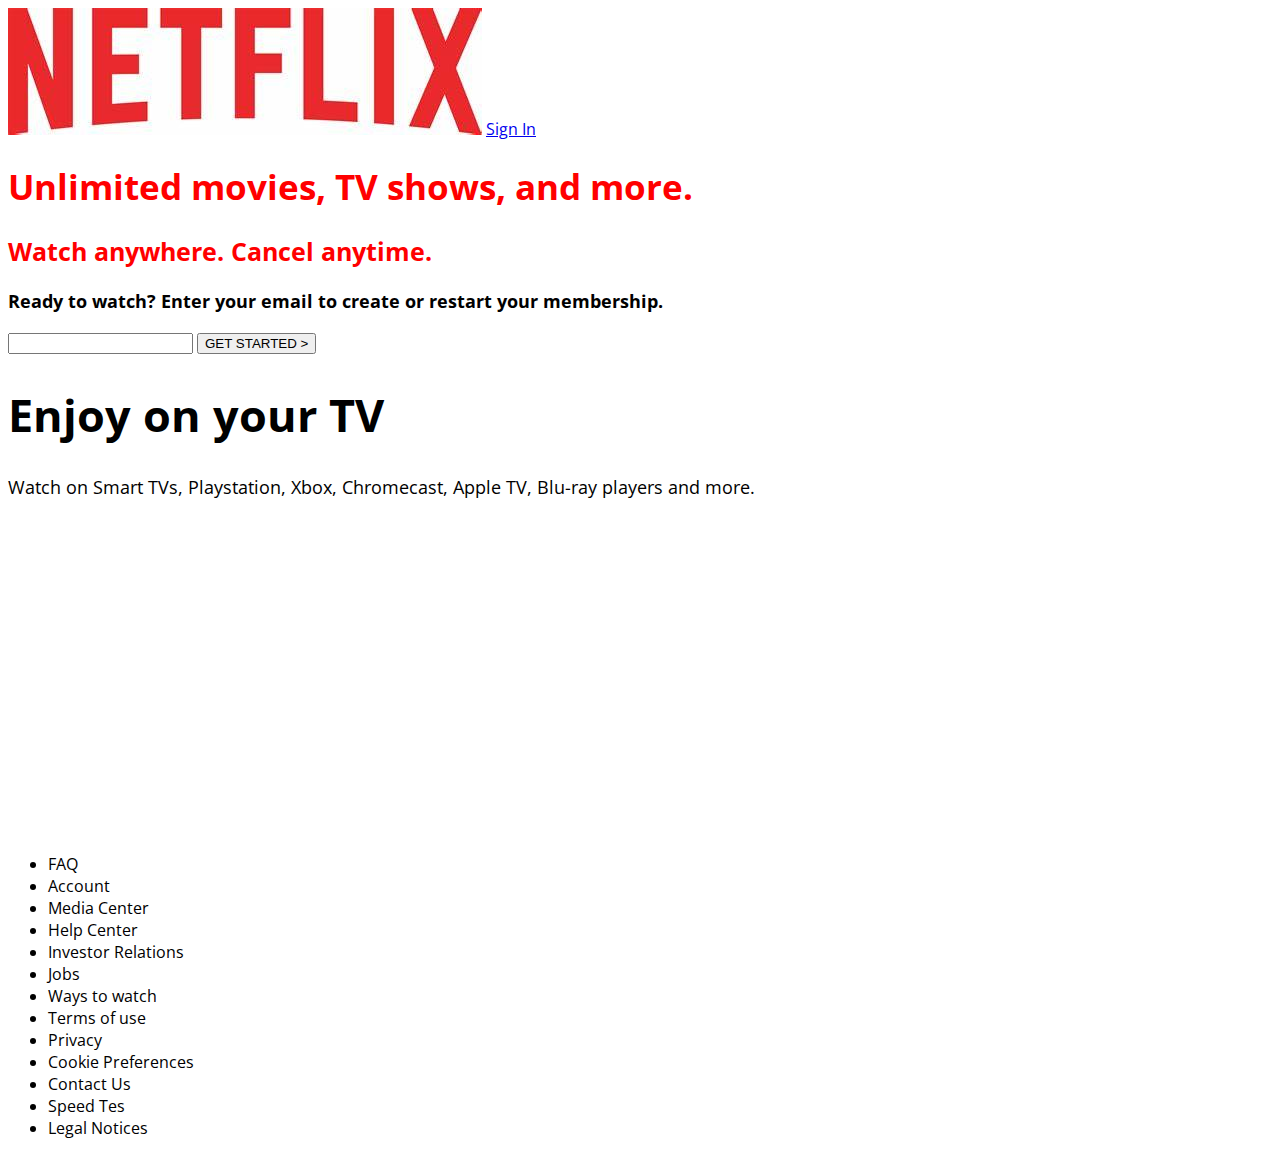
==== Index.html @ 2630c625 "Init" ====
<!DOCTYPE html>
<html lang="en">
<head>
    <meta charset="UTF-8">
    <meta http-equiv="X-UA-Compatible" content="IE=edge">
    <meta name="viewport" content="width=device-width, initial-scale=1.0">
    <link rel="icon" href="assets/netflix.png">
    <link rel="preconnect" href="https://fonts.googleapis.com">
    <link rel="preconnect" href="https://fonts.gstatic.com" crossorigin>
    <link href="https://fonts.googleapis.com/css2?family=Open+Sans:ital,wght@0,300;0,400;0,500;0,600;0,700;1,300;1,400;1,500;1,600&family=Poppins:ital,wght@0,100;1,300;1,400&display=swap" 
      rel="stylesheet">
      <link rel="stylesheet" href="style.css">
      <link rel="stylesheet" href="responsive.css">
    <title>Netflix South Africa - Watch TV</title>

</head>
<body>
<div class="banner-wrap">
    <div class="navbar">
    <img src="assets/logo.jpg" alt="Netflix Cover">
    <a href="https://www.netflix.com/ke-en/login">Sign In</a>
    </div>
    <div class="banner-container">
        <h1 class="lg-font primary">Unlimited movies, TV shows, and more.</h1>
        <h2 class="md-font primary">Watch anywhere. Cancel anytime.</h2>
        
        <form>
            <h3 class="sm-font">Ready to watch? Enter your email to create or restart your membership.</h3>
            <input type="text">
            <button type="button">GET STARTED ></button>
        </form>
        
    </div>
</div>   
    <div class="info-container">
        <h1>Enjoy on your TV</h1>
        <p class="sm-font">Watch on Smart TVs, Playstation, Xbox, Chromecast, Apple TV, Blu-ray players and more.</p>
        <iframe width="560" height="315" src="https://www.youtube.com/embed/3bhBYJYuabg?autoplay=1&mute=1" frameborder="0" allowfullscreen></iframe>
    </div>
   <div class="footer">
    <ul>
        <li id="faq-item">FAQ</li>
        <li>Account</li>
        <li>Media Center</li>
        <li>Help Center</li>
        <li>Investor Relations</li>
        <li>Jobs</li>
        <li>Ways to watch</li>
        <li>Terms  of use</li>
        <li>Privacy</li>
        <li>Cookie Preferences</li>
        <li>Contact Us</li>
        <li>Speed Tes</li>
        <li>Legal Notices</li>
    </ul>
   </div>
    


</body>

</html>
---- style.css ----
@import url('https://fonts.googleapis.com/css2?family=Open+Sans:ital,wght@0,300;0,400;0,500;0,600;0,700;1,300;1,400;1,500;1,600&family=Poppins:ital,wght@0,100;1,300;1,400&display=swap');
* {
    
}
body{
    font-family: 'Open Sans', sans-serif;
}
h1{
    font-size: 45px;
}
h2{
    color: blue;
}
#faq-item{

}
.lg-font{
    font-size: 35px;
}
.md-font{
    font-size: 25px;
}
.sm-font{
    font-size: 18px;
}
 .primary{
    color: red;
 }
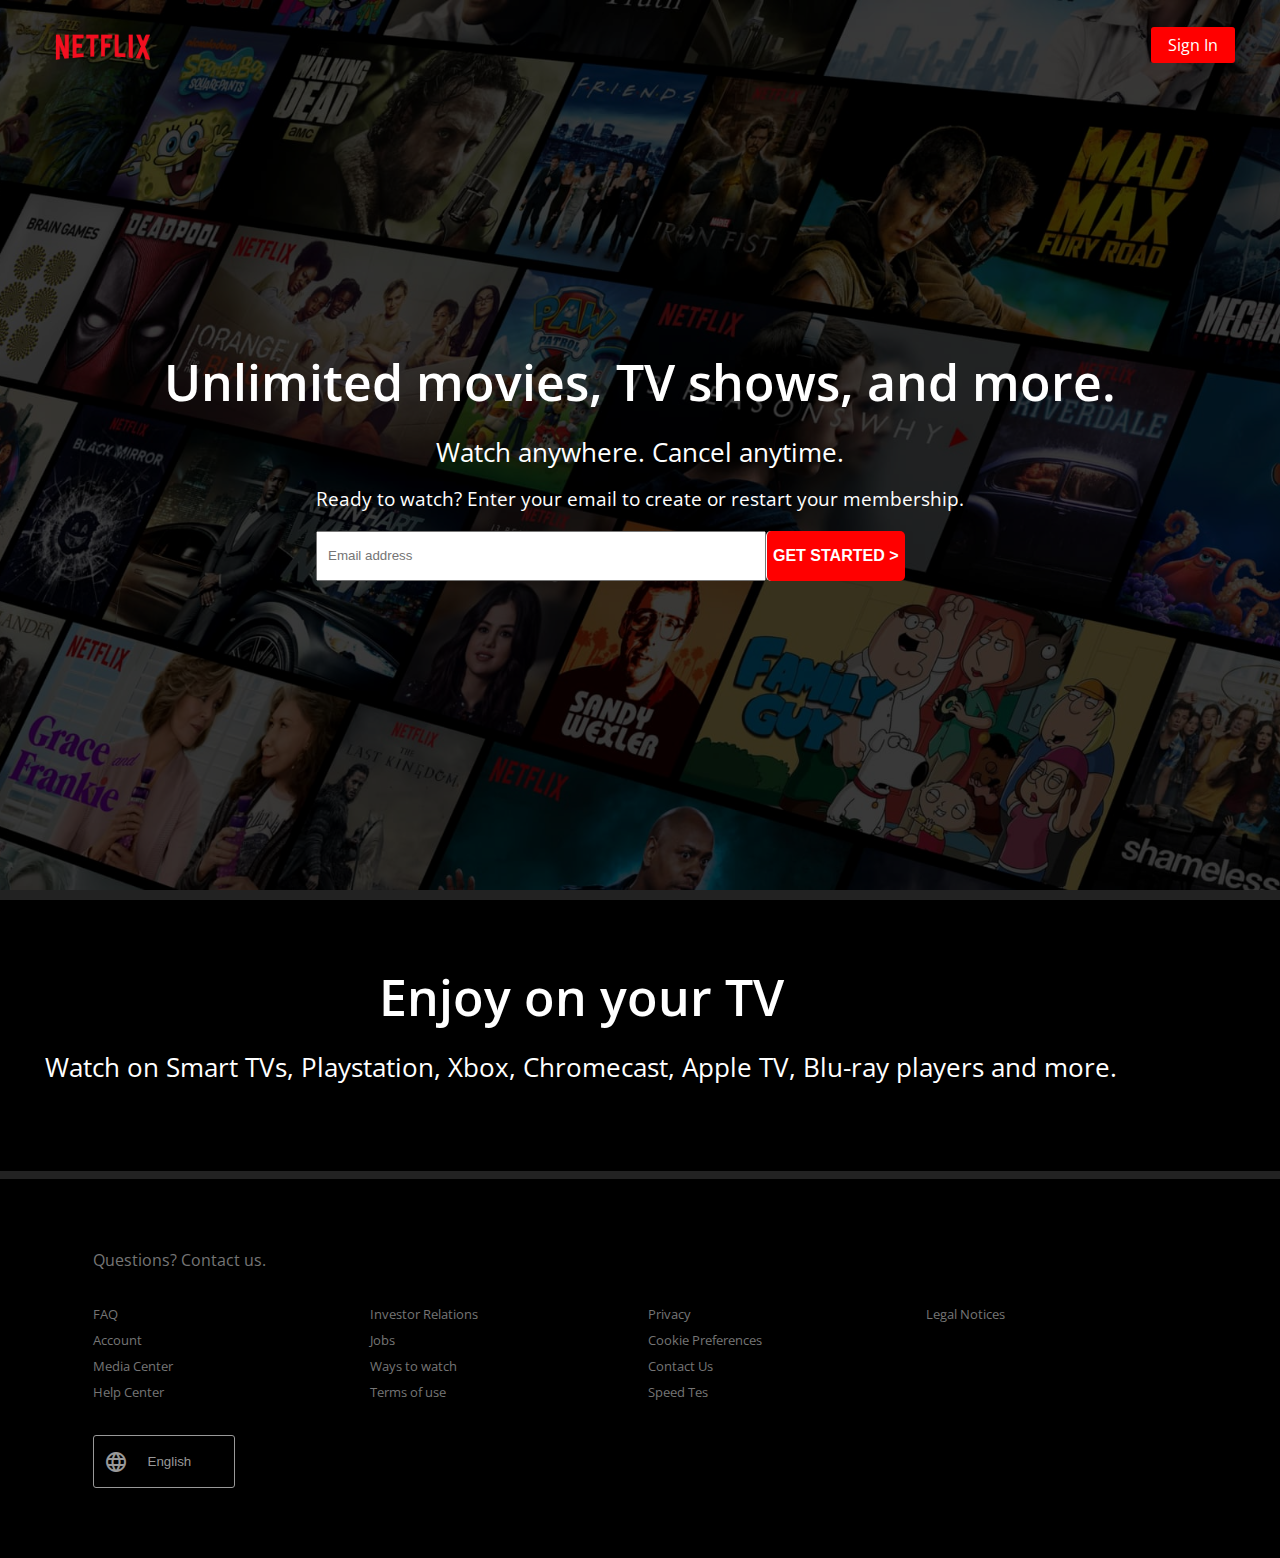
==== commit 1a49cce5: "made the web page responsive" ====
--- a/Index.html
+++ b/Index.html
@@ -9,6 +9,7 @@
     <link rel="preconnect" href="https://fonts.gstatic.com" crossorigin>
     <link href="https://fonts.googleapis.com/css2?family=Open+Sans:ital,wght@0,300;0,400;0,500;0,600;0,700;1,300;1,400;1,500;1,600&family=Poppins:ital,wght@0,100;1,300;1,400&display=swap" 
       rel="stylesheet">
+      <link href="https://fonts.googleapis.com/icon?family=Material+Icons" rel="stylesheet">
       <link rel="stylesheet" href="style.css">
       <link rel="stylesheet" href="responsive.css">
     <title>Netflix South Africa - Watch TV</title>
@@ -16,43 +17,72 @@
 </head>
 <body>
 <div class="banner-wrap">
+    <div class="overlay"></div>
     <div class="navbar">
-    <img src="assets/logo.jpg" alt="Netflix Cover">
+    <img src="assets/logo.png" alt="Netflix Cover">
     <a href="https://www.netflix.com/ke-en/login">Sign In</a>
     </div>
     <div class="banner-container">
-        <h1 class="lg-font primary">Unlimited movies, TV shows, and more.</h1>
-        <h2 class="md-font primary">Watch anywhere. Cancel anytime.</h2>
+        <h1 class=" card-title">Unlimited movies, TV shows, and more.</h1>
+        <h2 class="card-subtitle">Watch anywhere. Cancel anytime.</h2>
         
         <form>
-            <h3 class="sm-font">Ready to watch? Enter your email to create or restart your membership.</h3>
-            <input type="text">
+            <h3 class="email-form-title">Ready to watch? Enter your email to create or restart your membership.</h3>
+            <div class="get-started-form">
+                <input type="text" placeholder="Email address">
             <button type="button">GET STARTED ></button>
+            </div>
+            
         </form>
         
     </div>
 </div>   
+
     <div class="info-container">
-        <h1>Enjoy on your TV</h1>
-        <p class="sm-font">Watch on Smart TVs, Playstation, Xbox, Chromecast, Apple TV, Blu-ray players and more.</p>
+        <div class="info">
+            <h1 class="card-title">Enjoy on your TV</h1>
+            <p class="card-subtitle">Watch on Smart TVs, Playstation, Xbox, Chromecast, Apple TV, Blu-ray players and more.</p>
+        </div>
+       <div class="tv-container">
+        <img alt="" src="https://assets.nflxext.com/ffe/siteui/acquisition/ourStory/fuji/desktop/tv.png" data-uia="nmhp-card-animation-asset-image" class="default-ltr-cache-1d3w5wq">
         <iframe width="560" height="315" src="https://www.youtube.com/embed/3bhBYJYuabg?autoplay=1&mute=1" frameborder="0" allowfullscreen></iframe>
+       </div>
+       
     </div>
    <div class="footer">
-    <ul>
-        <li id="faq-item">FAQ</li>
-        <li>Account</li>
-        <li>Media Center</li>
-        <li>Help Center</li>
-        <li>Investor Relations</li>
-        <li>Jobs</li>
-        <li>Ways to watch</li>
-        <li>Terms  of use</li>
-        <li>Privacy</li>
-        <li>Cookie Preferences</li>
-        <li>Contact Us</li>
-        <li>Speed Tes</li>
-        <li>Legal Notices</li>
-    </ul>
+    <div class="footer-items">
+        <div class="footer-top">
+            <a href="" class="questions-title">Questions? Contact us.</a>
+        </div>
+        <ul class="footer-links">
+            <li id="faq-item">FAQ</li>
+            <li>Account</li>
+            <li>Media Center</li>
+            <li>Help Center</li>
+            <li>Investor Relations</li>
+            <li>Jobs</li>
+            <li>Ways to watch</li>
+            <li>Terms  of use</li>
+            <li>Privacy</li>
+            <li>Cookie Preferences</li>
+            <li>Contact Us</li>
+            <li>Speed Tes</li>
+            <li>Legal Notices</li>
+        </ul>
+        <div class="language">
+        
+            <i class="material-icons">
+                language
+            </i>
+            <select name="languages" id="languages">
+                <option value="English">English</option>
+                <option value="IsiXhosa">IsiXhosa</option>
+            </select>
+        
+    </div>
+    </div>
+    
+   
    </div>
     
 
--- a/style.css
+++ b/style.css
@@ -1,28 +1,176 @@
 @import url('https://fonts.googleapis.com/css2?family=Open+Sans:ital,wght@0,300;0,400;0,500;0,600;0,700;1,300;1,400;1,500;1,600&family=Poppins:ital,wght@0,100;1,300;1,400&display=swap');
 * {
-    
+    box-sizing: border-box;
+    margin: 0px;
 }
 body{
     font-family: 'Open Sans', sans-serif;
+    background-color: black;
+    color: #fff;
+}
+.card-title{
+    font-size: 3.125rem;
+    margin-bottom: 0.5rem;
+    line-height: 1.1;
+    font-weight: 600;
+}
+.card-subtitle{
+    font-size: 1.625rem;
+    font-weight: 400;
+    margin: 1rem 0;
+}
+.email-form-title{
+    font-size: 1.625;
+    font-weight: 400;
+    padding-bottom: 20px;
+}
+
+.banner-wrap{
+    background-image: url(./assets/background.jpg);
+    background-size: cover;
+    background-repeat: no-repeat;
+    background-position: center;
+    height: 100vh;
+    color: #fff;
+    border-bottom: 10px solid #222222;
+    position: relative;
+    z-index: 1;
+}
+.get-started-form{
+    height: 50px;
+    display: flex;
+}
+.get-started-form input{
+    height: 100%;
+    width: 450px;
+    padding-left: 10px;
+}
+.get-started-form button{
+    background-color: red;
+    color: #fff;
+    height: 100%;
+    font-size: 1rem;
+    border: none;
+    border-left: 1px solid;
+    border-radius: 5px;
+    font-weight: bold;
+}
+.overlay{
+    z-index: -1;
+    height: 100%;
+    width: 100%;
+    background: black;
+    position: absolute;
+    opacity: 70%;
+    top: 0;
 }
 h1{
-    font-size: 45px;
+    font-size: 3.2rem;
+    color: #fff;
 }
-h2{
-    color: blue;
-}
-#faq-item{
+.navbar{
+    height: 20%;
+    display: flex;
+    align-items: center;
+    justify-content: space-between;
+    height: 45px;
+    margin: 0 45px;
+    padding-top: 45px;
 
 }
-.lg-font{
-    font-size: 35px;
+.navbar img{
+    height: 65px;
+    background-color: transparent;
 }
-.md-font{
-    font-size: 25px;
+.navbar > a{
+    padding: 7px 17px;
+    background-color: red;
+    text-decoration: none;
+    color: #fff;
+    border-radius: 3px;
 }
-.sm-font{
-    font-size: 18px;
+.banner-container{
+    color: #fff;
+    display: flex;
+    flex-direction: column;
+    align-items: center;
+    justify-content: center;
+    height: calc(100% - 45px);
+    text-align: center;
 }
- .primary{
-    color: red;
- }+.info-container{
+    background-color: black;
+    color: #fff;
+    display: flex;
+    padding: 70px 45px;
+    border-bottom: 8px solid #222222;
+}
+
+.info{
+    display: flex;
+    flex-direction: column;
+    align-items: center;
+    justify-content: center;
+
+}
+.tv-container{
+    position: relative;
+    display: flex;
+    justify-content: center;
+    align-items: center;
+}
+.tv-container iframe{
+    position: absolute;
+}
+.tv-container img{
+    z-index: 1;
+}
+.footer ul li, .questions-title{
+    color: #757575;
+}
+.footer ul li:hover{
+    text-decoration: underline;
+    cursor: pointer;
+}
+.footer-links li {
+    font-size: 13px;
+    line-height: 2;
+}
+.footer-top{
+    margin-bottom: 30px;
+}
+.questions-title{
+    text-decoration: none;
+    cursor: pointer;
+}
+
+
+.footer-items {
+    margin: 0 47.5px;
+    padding: 70px 45px;
+}
+.footer-links{
+    list-style-type: none;
+    columns: 4;
+    padding:0;
+}
+.language{
+    height: 53px;
+    width: 142px;
+    color: #999999;
+    display: flex;
+    align-items: center;
+    justify-content: flex-start;
+    border: 1px solid #999999;
+    padding: 0 10px;
+    margin-top: 30px;
+    border-radius: 3px;
+}
+.language select{
+    padding: 10px;
+    margin-left: 10px;
+    border: none;
+    appearance: none;
+    background: black;
+    color: #999999;
+}
--- a/responsive.css
+++ b/responsive.css
@@ -0,0 +1,14 @@
+@media (max-width: 768px) and (min-width: 480px){
+   .card-subtitle{
+    font-size: 1.2rem;
+    font-weight: 400;
+    margin: 1rem 0;
+   }
+   .info-container{
+    display: flex;
+    flex-direction: column;
+   }
+   .info{
+    text-align: center;
+   }
+}
